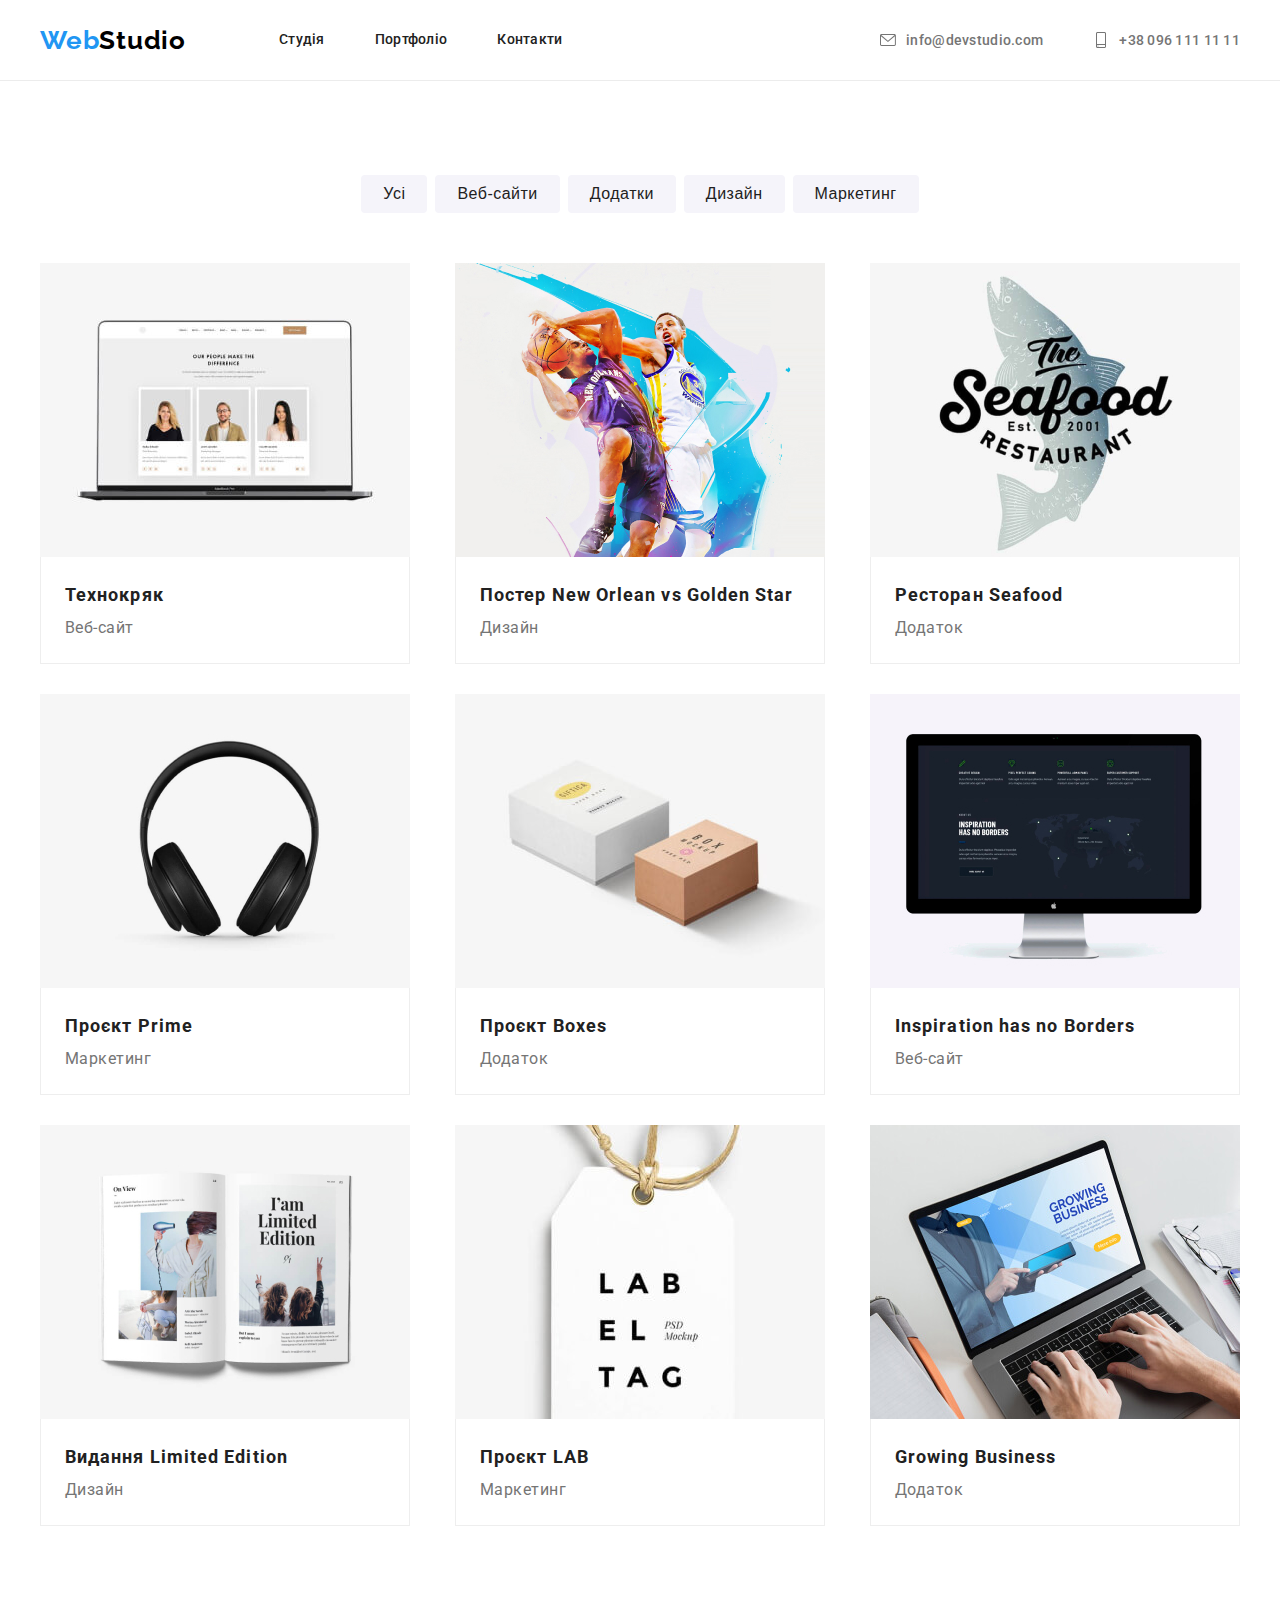
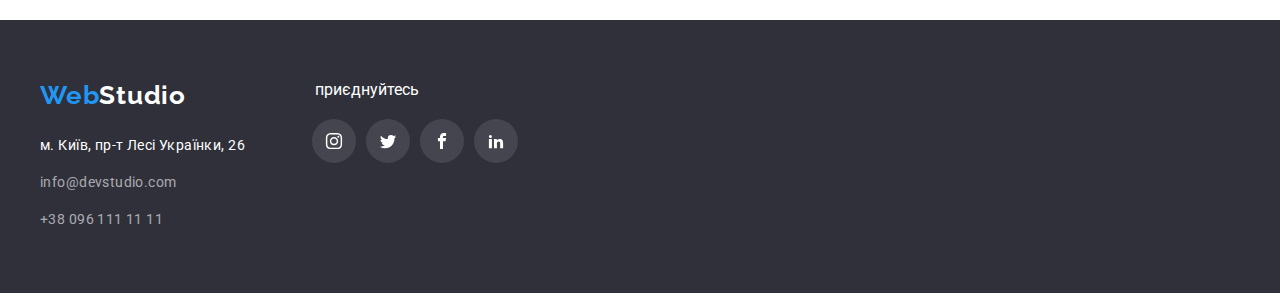
==== portfolio.html @ 0c2662d4 "homework#5" ====
<!DOCTYPE html>
<html lang="UK">
  <head>
    <meta charset="UTF-8" />
    <meta http-equiv="X-UA-Compatible" content="IE=edge" />
    <meta name="viewport" content="width=device-width, initial-scale=1.0" />
    <title>goit-markup-hw-03</title>
    <link rel="preconnect" href="https://fonts.googleapis.com" />
    <link rel="preconnect" href="https://fonts.gstatic.com" crossorigin />
    <link
      href="https://fonts.googleapis.com/css2?family=Raleway:wght@700&family=Roboto:wght@400;500;700;900&display=swap"
      rel="stylesheet"
    />
    <link
      rel="stylesheet"
      href="https://cdnjs.cloudflare.com/ajax/libs/modern-normalize/1.1.0/modern-normalize.min.css"
      integrity="sha512-wpPYUAdjBVSE4KJnH1VR1HeZfpl1ub8YT/NKx4PuQ5NmX2tKuGu6U/JRp5y+Y8XG2tV+wKQpNHVUX03MfMFn9Q=="
      crossorigin="anonymous"
      referrerpolicy="no-referrer"
    />
    <link rel="stylesheet" href="./css/styles.css" />
  </head>
  <body>
    <header class="header">
      <div class="container header-container">
        <a class="header-title" href="./index.html"
          ><span class="header-subtitle">Web</span>Studio</a
        >
        <nav class="navigation">
          <ul class="header-nav">
            <li><a class="header-nav-link" href="./index.html">Студія</a></li>
            <li>
              <a class="header-nav-link" href="./portfolio.html">Портфоліо</a>
            </li>
            <li><a class="header-nav-link" href="./index.html">Контакти</a></li>
          </ul>
        </nav>
        <ul class="header-nav">
          <li class="header-icons-position">
            <a class="header-contact" href="mailto:info@devstudio.com">
              <svg class="header-icon" width="16" height="12">
                <use href="./images/icon.svg#icon-envelope"></use>
              </svg>
              info@devstudio.com
            </a>
          </li>
          <li class="header-icons-position">
            <a class="header-contact" href="tel:+380961111111">
              <svg class="header-icon" width="16" height="16">
                <use href="./images/icon.svg#icon-smartphone"></use>
              </svg>
              +38 096 111 11 11
            </a>
          </li>
        </ul>
      </div>
    </header>
    <!-- //*======================= PORTFOLIO =========================-->

    <main>
      <section class="portfolio">
        <div class="container">
          <h2 class="portfolio-title-hidden"></h2>
          <ul class="navportfolio-list">
            <li class="navportfolio-item">
              <button class="main-btn btn" type="button">Усі</button>
            </li>
            <li class="navportfolio-item">
              <button class="main-btn btn" type="button">Веб-сайти</button>
            </li>
            <li class="navportfolio-item">
              <button class="main-btn btn" type="button">Додатки</button>
            </li>
            <li class="navportfolio-item">
              <button class="main-btn btn" type="button">Дизайн</button>
            </li>
            <li class="navportfolio-item">
              <button class="main-btn btn" type="button">Маркетинг</button>
            </li>
          </ul>
          <ul class="portfolio-list">
            <ul class="portfolio-first-row">
              <li class="portfolio-item">
                <div class="portfolio-top-text">
                  <img
                    src="./images/project1.jpg"
                    width="370"
                    height="294"
                    alt="Технокряк"
                  />
                  <p class="portfolio-item-text">
                    Lorem ipsum dolor sit, amet consectetur adipisicing elit.
                    Quae accusantium molestiae veritatis odio, consequuntur unde
                    impedit numquam fugit maiores quo odit ab quam? Rem adipisci
                    labore minus iste animi inventore corrupti, similique
                    voluptas
                  </p>
                </div>
                <div class="portfolio-sublist">
                  <h3 class="portfolio-title">Технокряк</h3>
                  <p class="portfolio-subtitle">Веб-сайт</p>
                </div>
              </li>
              <li class="portfolio-item">
                <img
                  src="./images/project2.jpg"
                  width="370"
                  height="294"
                  alt="Постер New Orlean vs Golden Star"
                />
                <div class="portfolio-sublist">
                  <h3 lang="EN" class="portfolio-title">
                    Постер New Orlean vs Golden Star
                  </h3>
                  <p class="portfolio-subtitle">Дизайн</p>
                </div>
              </li>
              <li class="portfolio-item">
                <img
                  src="./images/project3.jpg"
                  width="370"
                  height="294"
                  alt="Ресторан Seafood"
                />
                <div class="portfolio-sublist">
                  <h3 class="portfolio-title">Ресторан Seafood</h3>
                  <p class="portfolio-subtitle">Додаток</p>
                </div>
              </li>
            </ul>
            <ul class="portfolio-second-row">
              <li class="portfolio-item">
                <img
                  src="./images/project4.jpg"
                  width="370"
                  height="294"
                  alt="Проєкт Prime"
                />
                <div class="portfolio-sublist">
                  <h3 class="portfolio-title">Проєкт Prime</h3>
                  <p class="portfolio-subtitle">Маркетинг</p>
                </div>
              </li>
              <li class="portfolio-item">
                <img
                  src="./images/project5.jpg"
                  width="370"
                  height="294"
                  alt="Проєкт Boxes"
                />
                <div class="portfolio-sublist">
                  <h3 class="portfolio-title">Проєкт Boxes</h3>
                  <p class="portfolio-subtitle">Додаток</p>
                </div>
              </li>
              <li class="portfolio-item">
                <img
                  src="./images/project6.jpg"
                  width="370"
                  height="294"
                  alt="Inspiration has no Borders"
                />
                <div class="portfolio-sublist">
                  <h3 lang="EN" class="portfolio-title">
                    Inspiration has no Borders
                  </h3>
                  <p class="portfolio-subtitle">Веб-сайт</p>
                </div>
              </li>
            </ul>
            <ul class="portfolio-thrid-row">
              <li class="portfolio-item">
                <img
                  src="./images/project7.jpg"
                  width="370"
                  height="294"
                  alt="Видання Limited Edition"
                />
                <div class="portfolio-sublist">
                  <h3 lang="EN" class="portfolio-title">
                    Видання Limited Edition
                  </h3>
                  <p class="portfolio-subtitle">Дизайн</p>
                </div>
              </li>
              <li class="portfolio-item">
                <img
                  src="./images/project8.jpg"
                  width="370"
                  height="294"
                  alt="Проєкт LAB"
                />
                <div class="portfolio-sublist">
                  <h3 lang="EN" class="portfolio-title">Проєкт LAB</h3>
                  <p class="portfolio-subtitle">Маркетинг</p>
                </div>
              </li>
              <li class="portfolio-item">
                <img
                  src="./images/project9.jpg"
                  width="370"
                  height="294"
                  alt="Growing Business"
                />
                <div class="portfolio-sublist">
                  <h3 lang="EN" class="portfolio-title">Growing Business</h3>
                  <p class="portfolio-subtitle">Додаток</p>
                </div>
              </li>
            </ul>
          </ul>
        </div>
      </section>
    </main>
    <!-- //*===================================== FOOTER ============================================-->

    <footer class="footer">
      <div class="container footer-container">
        <div class="footer-address">
          <a class="footer-title" href="./index.html"
            >Web<span class="footer-subtitle">Studio</span></a
          >
          <ul class="footer-list">
            <li class="footer-item">
              <a
                class="footer-link"
                href="https://goo.gl/maps/ZGy36pKghgv9Vfy66"
                >м. Київ, пр-т Лесі Українки, 26</a
              >
            </li>
            <li class="footer-item">
              <a class="footer-contacts" href="mailto:info@devstudio.com"
                >info@devstudio.com</a
              >
            </li>
            <li class="footer-item">
              <a class="footer-contacts" href="tel:+380961111111"
                >+38 096 111 11 11</a
              >
            </li>
          </ul>
        </div>
        <div class="footer-social">
          <p class="footer-p">приєднуйтесь</p>
          <ul class="footer-soc-list">
            <li class="footer-soc-icon">
              <a class="footer-soc-link" href="#">
                <svg widht="20" height="16.25">
                  <use href="./images/icon.svg#icon-instagram"></use>
                </svg>
              </a>
            </li>
            <li class="footer-soc-icon">
              <a class="footer-soc-link" href="#">
                <svg widht="20" height="16.25">
                  <use href="./images/icon.svg#icon-twitter"></use>
                </svg>
              </a>
            </li>
            <li class="footer-soc-icon">
              <a class="footer-soc-link" href="#">
                <svg widht="20" height="16.25">
                  <use href="./images/icon.svg#icon-facebook"></use>
                </svg>
              </a>
            </li>
            <li class="footer-soc-icon">
              <a class="footer-soc-link" href="#">
                <svg widht="20" height="16.25">
                  <use href="./images/icon.svg#icon-linkedin2"></use>
                </svg>
              </a>
            </li>
          </ul>
        </div>
      </div>
    </footer>
  </body>
</html>
---- css/styles.css ----
:root {
  --font-ral: "Raleway", sans-serif;
}

* {
  margin: 0;
  padding: 0;
}

body {
  font-family: "Roboto", sans-serif;
}

ul {
  list-style: none;
  margin: 0;
  padding: 0;
}

a {
  text-decoration: none;
}

h1,
h2,
h3,
h4,
h5,
h6,
p {
  margin: 0;
}

.section-title {
  font-weight: 700;
  font-size: 36px;
  line-height: 1.1666;
  text-align: center;
  letter-spacing: 0.03em;
  color: #212121;
}

img {
  display: block;
  max-width: 100%;
  height: auto;
}

.btn {
  cursor: pointer;
}
.container {
  width: 1200px;
  padding-left: 15px;
  padding-right: 15px;
  margin: 0 auto;
  /* outline: 2px solid red; */
}

/* //*================= HEADER ================== */

.header {
  border-bottom: 1px solid #ececec;
}

.header-container {
  display: flex;
  align-items: center;
  height: 80px;
}

.header-title {
  font-family: var(--font-ral);
  text-decoration: none;
  font-weight: 700;
  font-size: 26px;
  line-height: 1.1923;
  letter-spacing: 0.03em;
  color: #000000;
}

.header-subtitle {
  color: #2196f3;
}

.navigation {
  margin-left: 93px;
  margin-right: auto;
}

.header-nav {
  display: flex;
  gap: 50px;
  position: relative;
}

.header-nav-link {
  font-weight: 500;
  font-size: 14px;
  line-height: 1.1428;
  letter-spacing: 0.02em;
  color: #212121;
  transition-property: color;
  transition-duration: 250ms;
  transition-timing-function: cubic-bezier(0.4, 0, 0.2, 1);
  padding-bottom: 32px;
}
.header-nav-link::after {
  content: "";
  width: 100%;
  height: 4px;
  background-color: #2196f3;
  display: block;
  opacity: 0;
  transform: translateY(27px);
  /* position: absolute;
  bottom: 0;
  left: 0; */
}

.header-nav-link:hover,
.header-nav-link:focus {
  color: #2196f3;
}

.header-nav-link:hover::after {
  opacity: 1;
}

.header-icons-position {
  display: flex;
  align-items: center;
  justify-content: center;
  gap: 10px;
}

.header-contact {
  height: 16px;
  font-weight: 500;
  font-size: 14px;
  line-height: 1.1428;
  letter-spacing: 0.02em;
  color: #757575;
  display: flex;
  justify-content: center;
  align-items: center;
  transition-property: color;
  transition-duration: 250ms;
  transition-timing-function: cubic-bezier(0.4, 0, 0.2, 1);
}

.header-contact:hover,
.header-icon:hover,
.header-contact:focus,
.header-icon:focus {
  color: #2196f3;
}

.header-icon {
  margin-right: 10px;
  fill: currentColor;
  transition-property: color;
  transition-duration: 250ms;
  transition-timing-function: cubic-bezier(0.4, 0, 0.2, 1);
}
/* //*================= HERO ================== */

.hero {
  max-width: 1600px;
  margin: 0 auto;
  padding-top: 200px;
  padding-bottom: 200px;
  background-image: linear-gradient(
      rgba(47, 48, 58, 0.4),
      rgba(47, 48, 58, 0.4)
    ),
    url(../images/hero.jpg);
  background-repeat: no-repeat;
  background-size: cover;
}

.hero-title {
  font-weight: 900;
  font-size: 44px;
  line-height: 1.3636;
  text-align: center;
  letter-spacing: 0.06em;
  text-transform: uppercase;
  color: #ffffff;
  width: 696px;
  margin: 0 auto;
  margin-bottom: 30px;
}

.hero-btn {
  font-family: inherit;
  background: #2196f3;
  box-shadow: 0px 4px 4px rgba(0, 0, 0, 0.15);
  border-radius: 4px;
  font-weight: 700;
  font-size: 16px;
  line-height: 30px;
  align-items: center;
  text-align: center;
  letter-spacing: 0.06em;
  color: #ffffff;
  width: 216px;
  height: 50px;
  display: block;
  margin: 0 auto;
  border: none;
}

.hero-btn:hover,
.hero-btn:focus {
  background-color: #188ce8;
}

/* //*================= BENEFITS ================== */

.benefits {
  padding-top: 94px;
  padding-bottom: 94px;
}

.benefits-icon {
  width: 270px;
  height: 120px;
  background: #f5f4fa;
  display: flex;
  align-items: center;
  justify-content: center;
  margin-bottom: 30px;
}

.benefits-title-hidden {
  position: absolute;
  width: 1px;
  height: 1px;
  margin: -1px;
  border: 0;
  padding: 0;
  white-space: nowrap;
  clip-path: inset(100%);
  clip: rect(0 0 0 0);
  overflow: hidden;
}

.benefits-list {
  display: flex;
  justify-content: space-around;
  gap: 30px;
}

.benefits-title {
  font-weight: 700;
  font-size: 14px;
  line-height: 1.1428;
  letter-spacing: 0.03em;
  text-transform: uppercase;
  color: #212121;
  margin-bottom: 10px;
}

.benefits-text {
  font-size: 14px;
  line-height: 1.7142;
  letter-spacing: 0.03em;
  color: #757575;
  display: flex;
  justify-content: space-between;
}

/* //*================= WHAT-WE-DO ================== */

.whatwedo {
  padding-bottom: 94px;
}

.whatwedo-title {
  margin-bottom: 50px;
}

.whatwedo-list {
  display: flex;
  flex-direction: row;
  justify-content: space-between;
}

.whatwedo-top-text {
  position: relative;
  background-color: #188ce8;
}

.whatwedo-uptitle {
  position: absolute;
  width: 100%;
  height: 70px;
  bottom: 0px;
  display: flex;
  align-items: center;
  justify-content: center;
  background-color: rgba(47, 48, 58, 0.8);
  color: #ffffff;
}

/* //*================= OUR TEAM ================== */

.team {
  background: #f5f4fa;
  padding-top: 94px;
  padding-bottom: 94px;
}

.team-title {
  margin-bottom: 50px;
}

.team-list {
  display: flex;
  justify-content: space-between;
}

.team-item {
  width: calc(100% - 90px) / 4;
  box-shadow: 0px 1px 3px rgba(0, 0, 0, 0.12), 0px 1px 1px rgba(0, 0, 0, 0.14),
    0px 2px 1px rgba(0, 0, 0, 0.2);
  border-radius: 0px 0px 4px 4px;
  background: white;
}

.team-uptitle {
  font-weight: 500;
  font-size: 16px;
  line-height: 1.1875;
  text-align: center;
  letter-spacing: 0.03em;
  color: #212121;
  padding-top: 30px;
  padding-bottom: 10px;
}

.team-subtitle {
  font-size: 16px;
  line-height: 1.1875;
  text-align: center;
  letter-spacing: 0.03em;
  color: #757575;
  padding-bottom: 16px;
}

.team-soc-list {
  display: flex;
  justify-content: center;
  gap: 10px;
  margin-bottom: 30px;
}

.team-soc-item {
  width: 44px;
  height: 44px;
}

.team-soc-link {
  width: 100%;
  height: 100%;
  background-color: #ffffff;
  border-radius: 50%;
  display: flex;
  align-items: center;
  justify-content: center;
  fill: #afb1b8;
  transition-property: background-color, fill;
  transition-duration: 250ms;
  transition-timing-function: cubic-bezier(0.4, 0, 0.2, 1);
}

.team-soc-link:hover,
.team-soc-link:focus {
  background-color: #2196f3;
  fill: #ffffff;
}

/* //*================= OUR ADVANTAGES ================== */

.advantages-container {
  max-width: 1600px;
}

.advantages-title {
  display: flex;
  justify-content: center;
  margin-top: 94px;
  margin-bottom: 50px;
}

.advantages-list {
  display: flex;
  justify-content: space-between;
  margin-bottom: 94px;
  gap: 30px;
}

.advantages-link {
  display: block;
  border: 1px solid #afb1b8;
  color: #afb1b8;
  border-radius: 4px;
  transition-property: border, fill;
  transition-duration: 250ms;
  transition-timing-function: cubic-bezier(0.4, 0, 0.2, 1);
}

.advantages-link:hover,
.advantages-link:focus {
  border: 1px solid #2196f3;
  color: #2196f3;
}

.advantages-icon {
  fill: currentColor;
}

/* //*================= FOOTER ================== */

.footer {
  background: #2f303a;
  padding-top: 60px;
  padding-bottom: 60px;
}

.footer-container {
  display: flex;
}

.footer-address {
  margin-right: 70px;
}

.footer-title {
  font-family: var(--font-ral);
  text-decoration: none;
  font-weight: 700;
  font-size: 26px;
  line-height: 1.1923;
  letter-spacing: 0.03em;
  color: #2196f3;
  display: block;
  margin-bottom: 20px;
}

.footer-subtitle {
  color: #ffffff;
}

.footer-item:last-child {
  margin-bottom: 0;
}

.footer-item {
  margin-bottom: 9px;
}

.footer-link {
  font-size: 14px;
  line-height: 2;
  letter-spacing: 0.03em;
  color: #ffffff;
  transition-property: color;
  transition-duration: 250ms;
  transition-timing-function: cubic-bezier(0.4, 0, 0.2, 1);
}

.footer-link:hover,
.footer-link:focus,
.footer-contacts:hover,
.footer-contacts:focus {
  color: #2196f3;
}

.footer-contacts {
  font-size: 14px;
  line-height: 2;
  letter-spacing: 0.03em;
  color: rgba(255, 255, 255, 0.6);
}

.footer-social {
  width: 200px;
  height: 80px;
}

.footer-p {
  color: white;
  margin-bottom: 20px;
}

.footer-soc-list {
  display: flex;
  justify-content: center;
  align-content: center;
  gap: 10px;
  padding: 0;
}

.footer-soc-icon {
  width: 44px;
  height: 44px;
}

.footer-soc-link {
  width: 100%;
  height: 100%;
  background-color: rgba(255, 255, 255, 0.1);
  border-radius: 50%;
  display: flex;
  align-items: center;
  justify-content: center;
  fill: #ffffff;
  transition-property: background-color;
  transition-duration: 250ms;
  transition-timing-function: cubic-bezier(0.4, 0, 0.2, 1);
}

.footer-soc-link:hover {
  background: #2196f3;
}

/* !======================= PORTFOLIO ==========================================  */

.portfolio {
  background: #ffffff;
  padding-top: 94px;
  padding-bottom: 94px;
}

.portfolio-title-hidden {
  position: absolute;
  width: 1px;
  height: 1px;
  margin: -1px;
  border: 0;
  padding: 0;
  white-space: nowrap;
  clip-path: inset(100%);
  clip: rect(0 0 0 0);
  overflow: hidden;
}

.navportfolio-list {
  display: flex;
  justify-content: center;
  gap: 8px;
  margin-bottom: 50px;
}

.main-btn {
  font-weight: 500;
  font-size: 16px;
  line-height: 1.63;
  text-align: center;
  letter-spacing: 0.03em;
  color: #212121;
  background: #f5f4fa;
  border-radius: 4px;
  border: #f5f4fa;
  padding-top: 6px;
  padding-bottom: 6px;
  padding-right: 22px;
  padding-left: 22px;
  transition-property: background-color, color, box-shadow;
  transition-duration: 250ms;
  transition-timing-function: cubic-bezier(0.4, 0, 0.2, 1);
}

.main-btn:hover,
.main-btn:focus {
  background: #2196f3;
  color: white;
  box-shadow: 0px 3px 1px rgba(0, 0, 0, 0.1), 0px 1px 2px rgba(0, 0, 0, 0.08),
    0px 2px 2px rgba(0, 0, 0, 0.12);
}

/* ?======================= PORTFOLIO =========================  */

.portfolio-first-row {
  display: flex;
  justify-content: space-between;
  margin-bottom: 30px;
}

.portfolio-second-row {
  display: flex;
  justify-content: space-between;
  margin-bottom: 30px;
}

.portfolio-thrid-row {
  display: flex;
  justify-content: space-between;
}

.portfolio-sublist {
  padding: 20px 24px;
  border-right: 1px solid #eeeeee;
  border-left: 1px solid #eeeeee;
  border-bottom: 1px solid #eeeeee;
}

.portfolio-item {
  background: #ffffff;
  transition-property: box-shadow;
  transition-duration: 250ms;
  transition-timing-function: cubic-bezier(0.4, 0, 0.2, 1);
}

.portfolio-item:hover {
  box-shadow: 0px 3px 1px rgba(0, 0, 0, 0.1), 0px 1px 2px rgba(0, 0, 0, 0.08),
    0px 2px 2px rgba(0, 0, 0, 0.12);
}

.portfolio-item:hover .portfolio-item-text {
  transform: translateY(0);
}

.portfolio-top-text {
  position: relative;
  overflow: hidden;
}

.portfolio-item-text {
  position: absolute;
  top: 0;
  /* bottom: 0;
  left: 0; */
  background: rgba(33, 150, 243, 0.9);
  width: 100%;
  height: 100%;
  padding: 63px 24px;
  overflow: auto;
  transform: translateY(100%);
  transition: transform 250ms linear;
}

.portfolio-title {
  font-weight: 700;
  font-size: 18px;
  line-height: 2;
  letter-spacing: 0.06em;
  color: #212121;
  text-align: left;
}

.portfolio-subtitle {
  font-size: 16px;
  line-height: 1.875;
  letter-spacing: 0.03em;
  color: #757575;
  text-align: left;
}

/* ?================== modal window ==================  */

.backdrop {
  position: fixed;
  top: 0;
  width: 100%;
  height: 100%;
  background-color: rgba(3, 18, 30, 0.394);
  transition: opacity 300ms linear, visibility 300ms linear;
}
.modal {
  position: absolute;
  left: 50%;
  top: 50%;
  height: 500px;
  width: 550px;
  border-radius: 4px;
  background: rgba(255, 255, 255, 1);
  /* Центрування обєкта */
  transform: translate(-50%, -50%) scale(1);
  transition: transform 300ms linear;
}
.backdrop.is-hidden .modal {
  transform: translate(-50%, -50%) scale(0);
}

.modal-close {
  position: absolute;
  top: 8px;
  right: 8px;
  width: 30px;
  height: 30px;
  border: 1px solid rgba(0, 0, 0, 0.1);
  border-radius: 50%;
  display: flex;
  align-items: center;
  justify-content: center;
  background-color: transparent;
  cursor: pointer;
}
.is-hidden {
  opacity: 0;
  visibility: hidden;
  pointer-events: none;
}
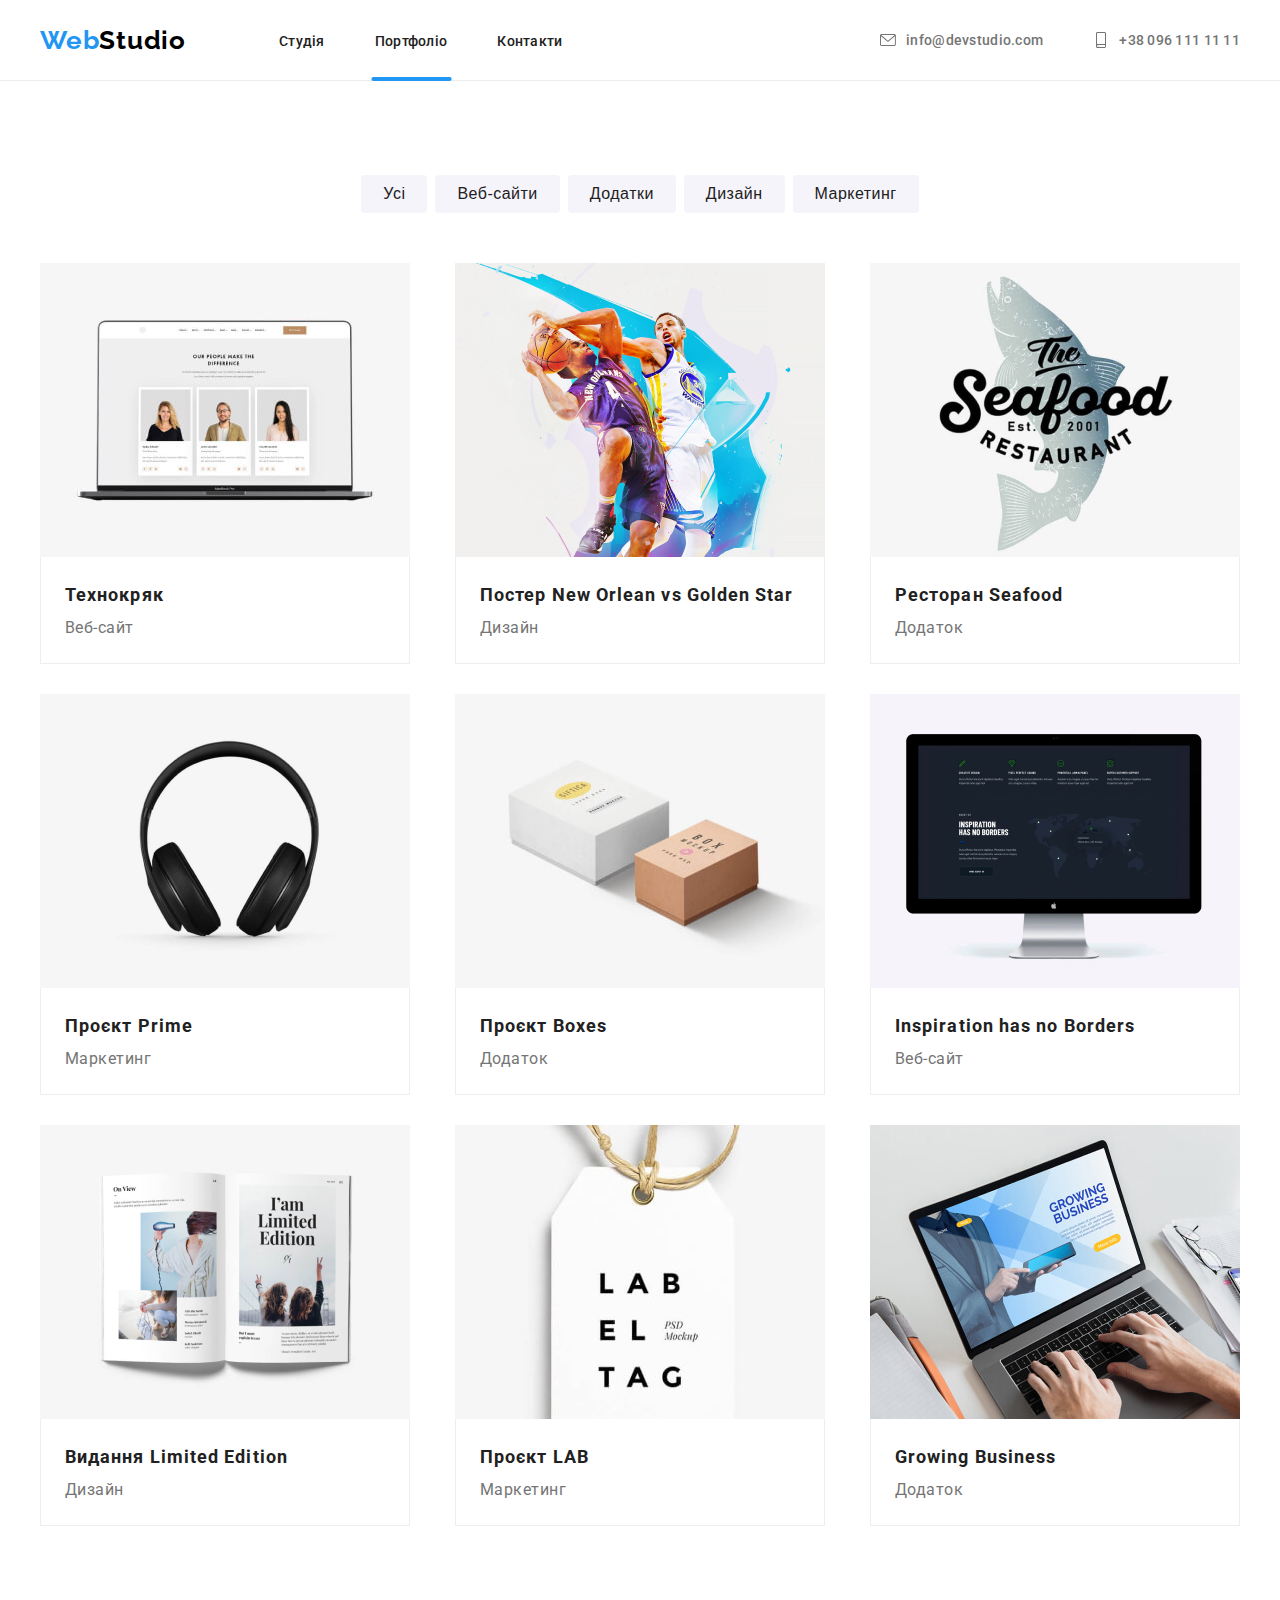
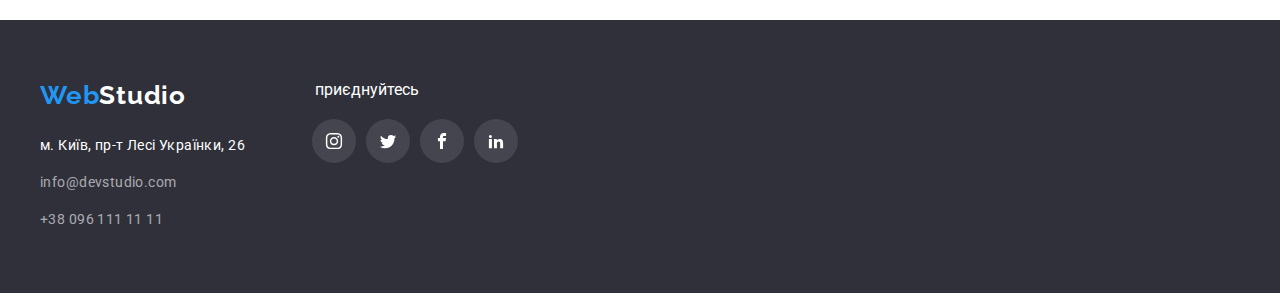
==== commit 90624cb8: "homework#5 fix" ====
--- a/portfolio.html
+++ b/portfolio.html
@@ -30,7 +30,11 @@
           <ul class="header-nav">
             <li><a class="header-nav-link" href="./index.html">Студія</a></li>
             <li>
-              <a class="header-nav-link" href="./portfolio.html">Портфоліо</a>
+              <a
+                class="curent-portfolio header-nav-link"
+                href="./portfolio.html"
+                >Портфоліо</a
+              >
             </li>
             <li><a class="header-nav-link" href="./index.html">Контакти</a></li>
           </ul>
@@ -102,12 +106,21 @@
                 </div>
               </li>
               <li class="portfolio-item">
-                <img
-                  src="./images/project2.jpg"
-                  width="370"
-                  height="294"
-                  alt="Постер New Orlean vs Golden Star"
-                />
+                <div class="portfolio-top-text">
+                  <img
+                    src="./images/project2.jpg"
+                    width="370"
+                    height="294"
+                    alt="Постер New Orlean vs Golden Star"
+                  />
+                  <p class="portfolio-item-text">
+                    Lorem ipsum dolor sit, amet consectetur adipisicing elit.
+                    Quae accusantium molestiae veritatis odio, consequuntur unde
+                    impedit numquam fugit maiores quo odit ab quam? Rem adipisci
+                    labore minus iste animi inventore corrupti, similique
+                    voluptas
+                  </p>
+                </div>
                 <div class="portfolio-sublist">
                   <h3 lang="EN" class="portfolio-title">
                     Постер New Orlean vs Golden Star
@@ -116,12 +129,21 @@
                 </div>
               </li>
               <li class="portfolio-item">
-                <img
-                  src="./images/project3.jpg"
-                  width="370"
-                  height="294"
-                  alt="Ресторан Seafood"
-                />
+                <div class="portfolio-top-text">
+                  <img
+                    src="./images/project3.jpg"
+                    width="370"
+                    height="294"
+                    alt="Ресторан Seafood"
+                  />
+                  <p class="portfolio-item-text">
+                    Lorem ipsum dolor sit, amet consectetur adipisicing elit.
+                    Quae accusantium molestiae veritatis odio, consequuntur unde
+                    impedit numquam fugit maiores quo odit ab quam? Rem adipisci
+                    labore minus iste animi inventore corrupti, similique
+                    voluptas
+                  </p>
+                </div>
                 <div class="portfolio-sublist">
                   <h3 class="portfolio-title">Ресторан Seafood</h3>
                   <p class="portfolio-subtitle">Додаток</p>
@@ -130,36 +152,63 @@
             </ul>
             <ul class="portfolio-second-row">
               <li class="portfolio-item">
-                <img
-                  src="./images/project4.jpg"
-                  width="370"
-                  height="294"
-                  alt="Проєкт Prime"
-                />
+                <div class="portfolio-top-text">
+                  <img
+                    src="./images/project4.jpg"
+                    width="370"
+                    height="294"
+                    alt="Проєкт Prime"
+                  />
+                  <p class="portfolio-item-text">
+                    Lorem ipsum dolor sit, amet consectetur adipisicing elit.
+                    Quae accusantium molestiae veritatis odio, consequuntur unde
+                    impedit numquam fugit maiores quo odit ab quam? Rem adipisci
+                    labore minus iste animi inventore corrupti, similique
+                    voluptas
+                  </p>
+                </div>
                 <div class="portfolio-sublist">
                   <h3 class="portfolio-title">Проєкт Prime</h3>
                   <p class="portfolio-subtitle">Маркетинг</p>
                 </div>
               </li>
               <li class="portfolio-item">
-                <img
-                  src="./images/project5.jpg"
-                  width="370"
-                  height="294"
-                  alt="Проєкт Boxes"
-                />
+                <div class="portfolio-top-text">
+                  <img
+                    src="./images/project5.jpg"
+                    width="370"
+                    height="294"
+                    alt="Проєкт Boxes"
+                  />
+                  <p class="portfolio-item-text">
+                    Lorem ipsum dolor sit, amet consectetur adipisicing elit.
+                    Quae accusantium molestiae veritatis odio, consequuntur unde
+                    impedit numquam fugit maiores quo odit ab quam? Rem adipisci
+                    labore minus iste animi inventore corrupti, similique
+                    voluptas
+                  </p>
+                </div>
                 <div class="portfolio-sublist">
                   <h3 class="portfolio-title">Проєкт Boxes</h3>
                   <p class="portfolio-subtitle">Додаток</p>
                 </div>
               </li>
               <li class="portfolio-item">
-                <img
-                  src="./images/project6.jpg"
-                  width="370"
-                  height="294"
-                  alt="Inspiration has no Borders"
-                />
+                <div class="portfolio-top-text">
+                  <img
+                    src="./images/project6.jpg"
+                    width="370"
+                    height="294"
+                    alt="Inspiration has no Borders"
+                  />
+                  <p class="portfolio-item-text">
+                    Lorem ipsum dolor sit, amet consectetur adipisicing elit.
+                    Quae accusantium molestiae veritatis odio, consequuntur unde
+                    impedit numquam fugit maiores quo odit ab quam? Rem adipisci
+                    labore minus iste animi inventore corrupti, similique
+                    voluptas
+                  </p>
+                </div>
                 <div class="portfolio-sublist">
                   <h3 lang="EN" class="portfolio-title">
                     Inspiration has no Borders
@@ -170,12 +219,22 @@
             </ul>
             <ul class="portfolio-thrid-row">
               <li class="portfolio-item">
-                <img
-                  src="./images/project7.jpg"
-                  width="370"
-                  height="294"
-                  alt="Видання Limited Edition"
-                />
+                <div class="portfolio-top-text">
+                  <img
+                    src="./images/project7.jpg"
+                    width="370"
+                    height="294"
+                    alt="Видання Limited Edition"
+                  />
+
+                  <p class="portfolio-item-text">
+                    Lorem ipsum dolor sit, amet consectetur adipisicing elit.
+                    Quae accusantium molestiae veritatis odio, consequuntur unde
+                    impedit numquam fugit maiores quo odit ab quam? Rem adipisci
+                    labore minus iste animi inventore corrupti, similique
+                    voluptas
+                  </p>
+                </div>
                 <div class="portfolio-sublist">
                   <h3 lang="EN" class="portfolio-title">
                     Видання Limited Edition
@@ -184,24 +243,42 @@
                 </div>
               </li>
               <li class="portfolio-item">
-                <img
-                  src="./images/project8.jpg"
-                  width="370"
-                  height="294"
-                  alt="Проєкт LAB"
-                />
+                <div class="portfolio-top-text">
+                  <img
+                    src="./images/project8.jpg"
+                    width="370"
+                    height="294"
+                    alt="Проєкт LAB"
+                  />
+                  <p class="portfolio-item-text">
+                    Lorem ipsum dolor sit, amet consectetur adipisicing elit.
+                    Quae accusantium molestiae veritatis odio, consequuntur unde
+                    impedit numquam fugit maiores quo odit ab quam? Rem adipisci
+                    labore minus iste animi inventore corrupti, similique
+                    voluptas
+                  </p>
+                </div>
                 <div class="portfolio-sublist">
                   <h3 lang="EN" class="portfolio-title">Проєкт LAB</h3>
                   <p class="portfolio-subtitle">Маркетинг</p>
                 </div>
               </li>
               <li class="portfolio-item">
-                <img
-                  src="./images/project9.jpg"
-                  width="370"
-                  height="294"
-                  alt="Growing Business"
-                />
+                <div class="portfolio-top-text">
+                  <img
+                    src="./images/project9.jpg"
+                    width="370"
+                    height="294"
+                    alt="Growing Business"
+                  />
+                  <p class="portfolio-item-text">
+                    Lorem ipsum dolor sit, amet consectetur adipisicing elit.
+                    Quae accusantium molestiae veritatis odio, consequuntur unde
+                    impedit numquam fugit maiores quo odit ab quam? Rem adipisci
+                    labore minus iste animi inventore corrupti, similique
+                    voluptas
+                  </p>
+                </div>
                 <div class="portfolio-sublist">
                   <h3 lang="EN" class="portfolio-title">Growing Business</h3>
                   <p class="portfolio-subtitle">Додаток</p>
--- a/css/styles.css
+++ b/css/styles.css
@@ -94,7 +94,15 @@
   position: relative;
 }
 
+.curent {
+  color: #2196f3;
+}
+
+.curent-portfolio {
+  color: #2196f3;
+}
 .header-nav-link {
+  position: relative;
   font-weight: 500;
   font-size: 14px;
   line-height: 1.1428;
@@ -105,17 +113,28 @@
   transition-timing-function: cubic-bezier(0.4, 0, 0.2, 1);
   padding-bottom: 32px;
 }
-.header-nav-link::after {
+.header-nav-link.curent::after {
   content: "";
   width: 100%;
   height: 4px;
   background-color: #2196f3;
-  display: block;
-  opacity: 0;
-  transform: translateY(27px);
-  /* position: absolute;
+  position: absolute;
   bottom: 0;
-  left: 0; */
+  left: 0;
+  border-radius: 2px;
+  transform: scaleX(1.1);
+}
+
+.header-nav-link.curent-portfolio::after {
+  content: "";
+  width: 100%;
+  height: 4px;
+  background-color: #2196f3;
+  position: absolute;
+  bottom: 0;
+  left: 0;
+  border-radius: 2px;
+  transform: scaleX(1.1);
 }
 
 .header-nav-link:hover,
@@ -144,9 +163,6 @@
   display: flex;
   justify-content: center;
   align-items: center;
-  transition-property: color;
-  transition-duration: 250ms;
-  transition-timing-function: cubic-bezier(0.4, 0, 0.2, 1);
 }
 
 .header-contact:hover,
@@ -159,9 +175,6 @@
 .header-icon {
   margin-right: 10px;
   fill: currentColor;
-  transition-property: color;
-  transition-duration: 250ms;
-  transition-timing-function: cubic-bezier(0.4, 0, 0.2, 1);
 }
 /* //*================= HERO ================== */
 
@@ -209,6 +222,7 @@
   display: block;
   margin: 0 auto;
   border: none;
+  transition: background-color 250ms ease;
 }
 
 .hero-btn:hover,
@@ -302,6 +316,12 @@
   justify-content: center;
   background-color: rgba(47, 48, 58, 0.8);
   color: #ffffff;
+  font-weight: 700;
+  font-size: 14px;
+  line-height: 16px;
+  text-align: center;
+  letter-spacing: 0.03em;
+  text-transform: uppercase;
 }
 
 /* //*================= OUR TEAM ================== */
@@ -406,19 +426,21 @@
   border: 1px solid #afb1b8;
   color: #afb1b8;
   border-radius: 4px;
-  transition-property: border, fill;
-  transition-duration: 250ms;
-  transition-timing-function: cubic-bezier(0.4, 0, 0.2, 1);
+  transition: border 250ms linear;
+}
+
+.advantages-icon {
+  fill: currentColor;
+  transition: color 250ms linear;
 }
 
 .advantages-link:hover,
 .advantages-link:focus {
   border: 1px solid #2196f3;
+}
+.advantages-icon:hover,
+.advantages-icon:focus {
   color: #2196f3;
-}
-
-.advantages-icon {
-  fill: currentColor;
 }
 
 /* //*================= FOOTER ================== */
@@ -466,9 +488,7 @@
   line-height: 2;
   letter-spacing: 0.03em;
   color: #ffffff;
-  transition-property: color;
-  transition-duration: 250ms;
-  transition-timing-function: cubic-bezier(0.4, 0, 0.2, 1);
+  transition: color 250ms linear;
 }
 
 .footer-link:hover,
@@ -483,6 +503,7 @@
   line-height: 2;
   letter-spacing: 0.03em;
   color: rgba(255, 255, 255, 0.6);
+  transition: color 250ms linear;
 }
 
 .footer-social {
@@ -631,8 +652,6 @@
 .portfolio-item-text {
   position: absolute;
   top: 0;
-  /* bottom: 0;
-  left: 0; */
   background: rgba(33, 150, 243, 0.9);
   width: 100%;
   height: 100%;
@@ -640,6 +659,10 @@
   overflow: auto;
   transform: translateY(100%);
   transition: transform 250ms linear;
+  font-size: 18px;
+  line-height: 1.55;
+  letter-spacing: 0.03em;
+  color: #ffffff;
 }
 
 .portfolio-title {
@@ -703,4 +726,4 @@
   opacity: 0;
   visibility: hidden;
   pointer-events: none;
-}+}
